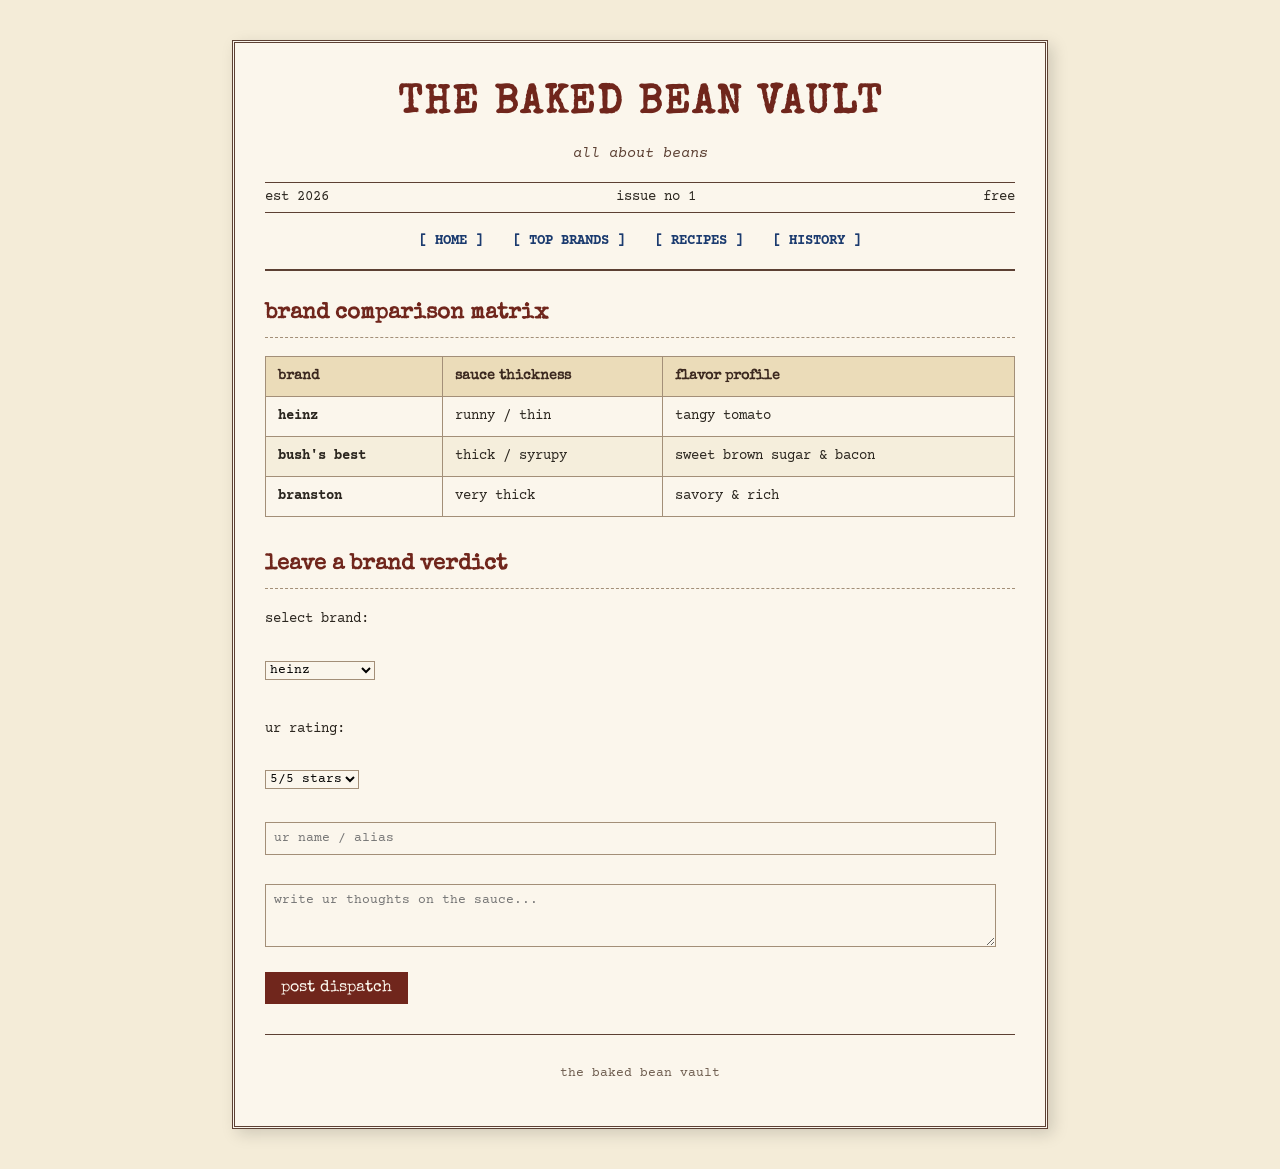
==== brands.html @ 0f530893 "Create brands.html" ====
<!DOCTYPE html>
<html>
<head>
    <title>brands - the baked bean vault</title>
    <link rel=stylesheet href=style.css>
</head>
 <body>

    <div class="wrapper" >
        
        <header>
            <h1>the baked bean vault</h1>
          <p class="tagline">all about beans</p>
            <div class="date-bar">
                <span>est 2026</span>
              <span>issue no 1</span>
               <span>free</span>
            </div>
            <nav>
 <a href="index.html">[ home ]</a>
                <a href="brands.html">[ top brands ]</a>
     <a href="recipes.html">[ recipes ]</a>
                <a href=history.html>[ history ]</a>
            </nav>
        </header>

        <main>
            <h2>brand comparison matrix</h2>

            <table>
                <thead>
                    <tr>
                        <th>brand</th>
                        <th>sauce thickness</th>
                        <th>flavor profile</th>
                    </tr>
                </thead>
                <tbody>
                    <tr>
                        <td><b>heinz</b></td>
                        <td>runny / thin</td>
                        <td>tangy tomato</td>
                    </tr>
                    <tr>
                        <td><b>bush's best</b></td>
                        <td>thick / syrupy</td>
                        <td>sweet brown sugar & bacon</td>
                    </tr>
                    <tr>
                        <td><b>branston</b></td>
                        <td>very thick</td>
                        <td>savory & rich</td>
                    </tr>
                </tbody>
            </table>

            <section id=review-section style="margin-top: 30px;">
                <h2>leave a brand verdict</h2>
                
                <label>select brand:</label><br>
                <select id="brand-select" style="background:#fbf6ec; border:1px solid #a38f78; font-family:'Courier Prime', monospace;">
                    <option value="heinz">heinz</option>
                    <option value="bushs">bush's best</option>
                    <option value="branston">branston</option>
                </select><br><br>

                <label>ur rating:</label><br>
                <select id="star-select" style="background:#fbf6ec; border:1px solid #a38f78; font-family:'Courier Prime', monospace;">
                    <option value="⭐⭐⭐⭐⭐">5/5 stars</option>
                    <option value="⭐⭐⭐⭐">4/5 stars</option>
                    <option value="⭐⭐⭐">3/5 stars</option>
                    <option value="⭐⭐">2/5 stars</option>
                    <option value="⭐">1/5 star</option>
                </select><br><br>

                <input type=text id="reviewer-name" placeholder="ur name / alias"><br><br>
                <textarea id="review-text" rows=3 placeholder="write ur thoughts on the sauce..."></textarea><br>
                <button type=button onclick="addReview()">post dispatch</button>

                <div id="review-wall" style="margin-top: 20px;">
                </div>
            </section>
        </main>

        <footer>
            <p>the baked bean vault</p>
        </footer>

    </div>

    <script src=js/script.js></script>
</body>
</html>
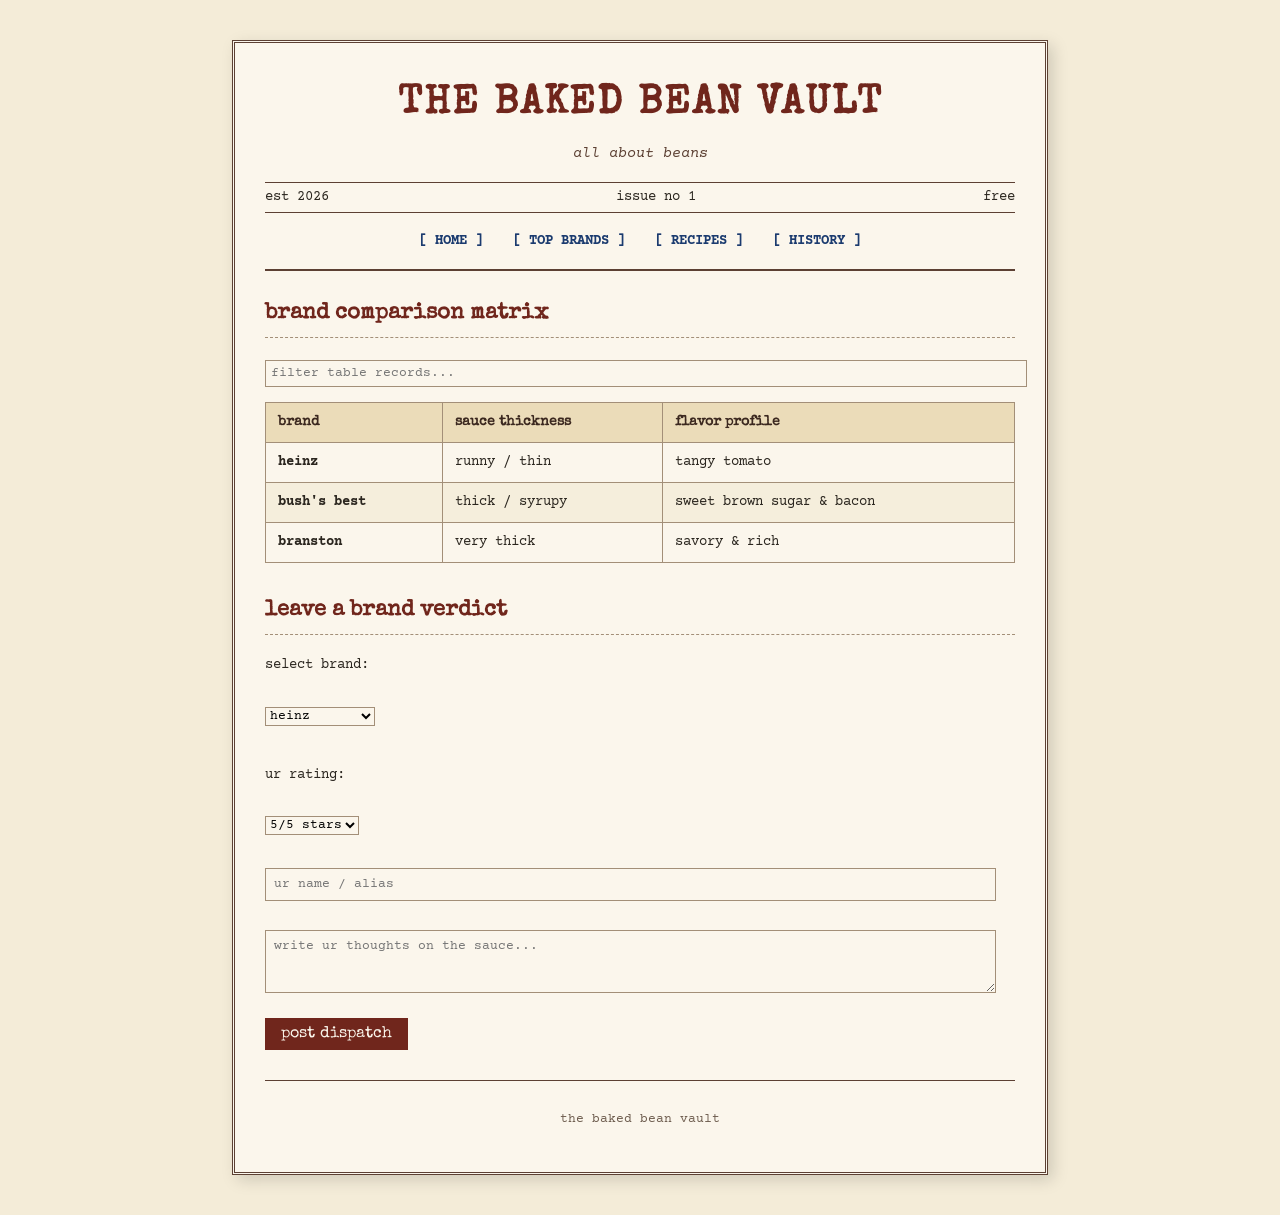
==== commit c73d9c6d: "Update brands.html" ====
--- a/brands.html
+++ b/brands.html
@@ -6,26 +6,30 @@
 </head>
  <body>
 
-    <div class="wrapper" >
+    <div class="wrapper">
         
         <header>
             <h1>the baked bean vault</h1>
-          <p class="tagline">all about beans</p>
+            <p class="tagline">all about beans</p>
             <div class="date-bar">
                 <span>est 2026</span>
-              <span>issue no 1</span>
-               <span>free</span>
+                <span>issue no 1</span>
+                <span>free</span>
             </div>
             <nav>
- <a href="index.html">[ home ]</a>
+                <a href="index.html">[ home ]</a>
                 <a href="brands.html">[ top brands ]</a>
-     <a href="recipes.html">[ recipes ]</a>
+                <a href="recipes.html">[ recipes ]</a>
                 <a href=history.html>[ history ]</a>
             </nav>
         </header>
 
         <main>
             <h2>brand comparison matrix</h2>
+
+            <div style="margin-bottom: 15px;">
+                <input type=text id="search-input" placeholder="filter table records..." style="background:#fbf6ec; border:1px solid #a38f78; font-family:'Courier Prime', monospace; width: 100%; padding: 5px;">
+            </div>
 
             <table>
                 <thead>
@@ -88,6 +92,6 @@
 
     </div>
 
-    <script src=js/script.js></script>
+    <script src="js/script.js"></script>
 </body>
 </html>
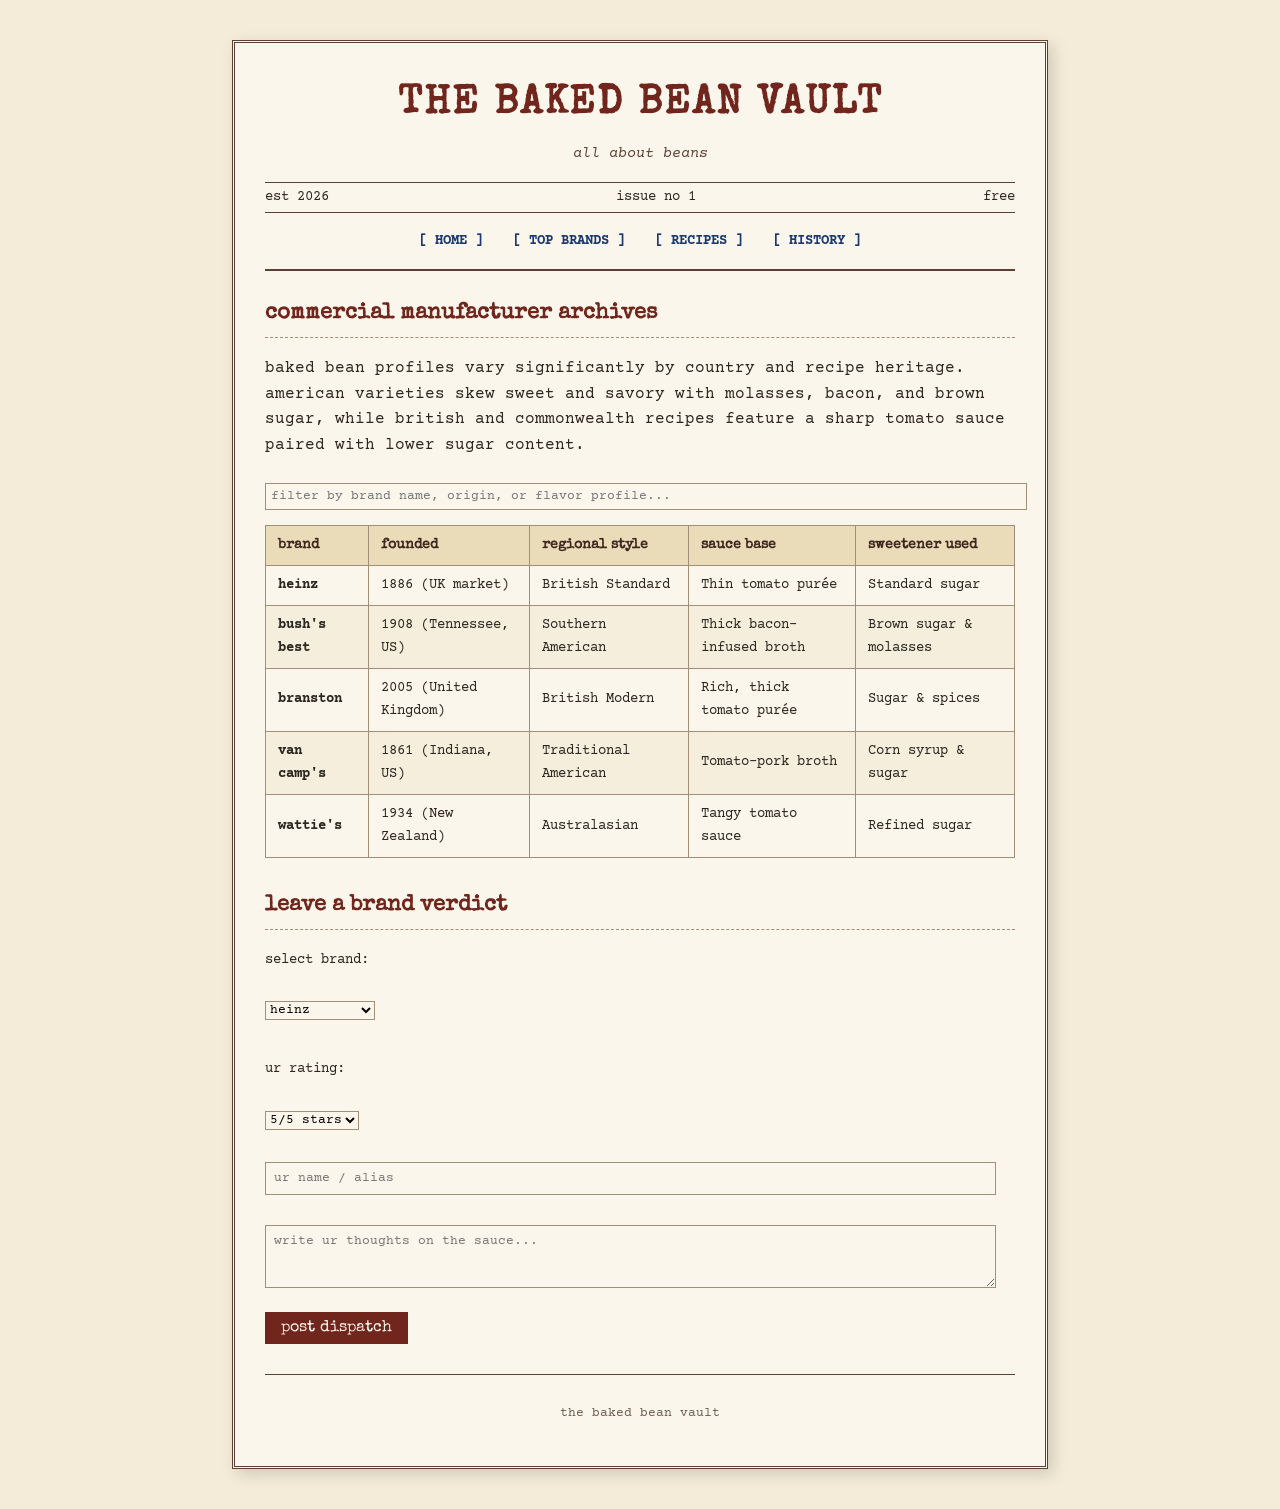
==== commit a171a5ce: "Update brands.html" ====
--- a/brands.html
+++ b/brands.html
@@ -25,35 +25,58 @@
         </header>
 
         <main>
-            <h2>brand comparison matrix</h2>
+            <h2>commercial manufacturer archives</h2>
+            <p>baked bean profiles vary significantly by country and recipe heritage. american varieties skew sweet and savory with molasses, bacon, and brown sugar, while british and commonwealth recipes feature a sharp tomato sauce paired with lower sugar content.</p>
 
-            <div style="margin-bottom: 15px;">
-                <input type=text id="search-input" placeholder="filter table records..." style="background:#fbf6ec; border:1px solid #a38f78; font-family:'Courier Prime', monospace; width: 100%; padding: 5px;">
+            <div style="margin-bottom: 15px; margin-top: 20px;">
+                <input type=text id="search-input" placeholder="filter by brand name, origin, or flavor profile..." style="background:#fbf6ec; border:1px solid #a38f78; font-family:'Courier Prime', monospace; width: 100%; padding: 5px;">
             </div>
 
             <table>
                 <thead>
                     <tr>
                         <th>brand</th>
-                        <th>sauce thickness</th>
-                        <th>flavor profile</th>
+                        <th>founded</th>
+                        <th>regional style</th>
+                        <th>sauce base</th>
+                        <th>sweetener used</th>
                     </tr>
                 </thead>
                 <tbody>
                     <tr>
                         <td><b>heinz</b></td>
-                        <td>runny / thin</td>
-                        <td>tangy tomato</td>
+                        <td>1886 (UK market)</td>
+                        <td>British Standard</td>
+                        <td>Thin tomato purée</td>
+                        <td>Standard sugar</td>
                     </tr>
                     <tr>
                         <td><b>bush's best</b></td>
-                        <td>thick / syrupy</td>
-                        <td>sweet brown sugar & bacon</td>
+                        <td>1908 (Tennessee, US)</td>
+                        <td>Southern American</td>
+                        <td>Thick bacon-infused broth</td>
+                        <td>Brown sugar & molasses</td>
                     </tr>
                     <tr>
                         <td><b>branston</b></td>
-                        <td>very thick</td>
-                        <td>savory & rich</td>
+                        <td>2005 (United Kingdom)</td>
+                        <td>British Modern</td>
+                        <td>Rich, thick tomato purée</td>
+                        <td>Sugar & spices</td>
+                    </tr>
+                    <tr>
+                        <td><b>van camp's</b></td>
+                        <td>1861 (Indiana, US)</td>
+                        <td>Traditional American</td>
+                        <td>Tomato-pork broth</td>
+                        <td>Corn syrup & sugar</td>
+                    </tr>
+                    <tr>
+                        <td><b>wattie's</b></td>
+                        <td>1934 (New Zealand)</td>
+                        <td>Australasian</td>
+                        <td>Tangy tomato sauce</td>
+                        <td>Refined sugar</td>
                     </tr>
                 </tbody>
             </table>
@@ -66,6 +89,8 @@
                     <option value="heinz">heinz</option>
                     <option value="bushs">bush's best</option>
                     <option value="branston">branston</option>
+                    <option value="vancamps">van camp's</option>
+                    <option value="watties">wattie's</option>
                 </select><br><br>
 
                 <label>ur rating:</label><br>
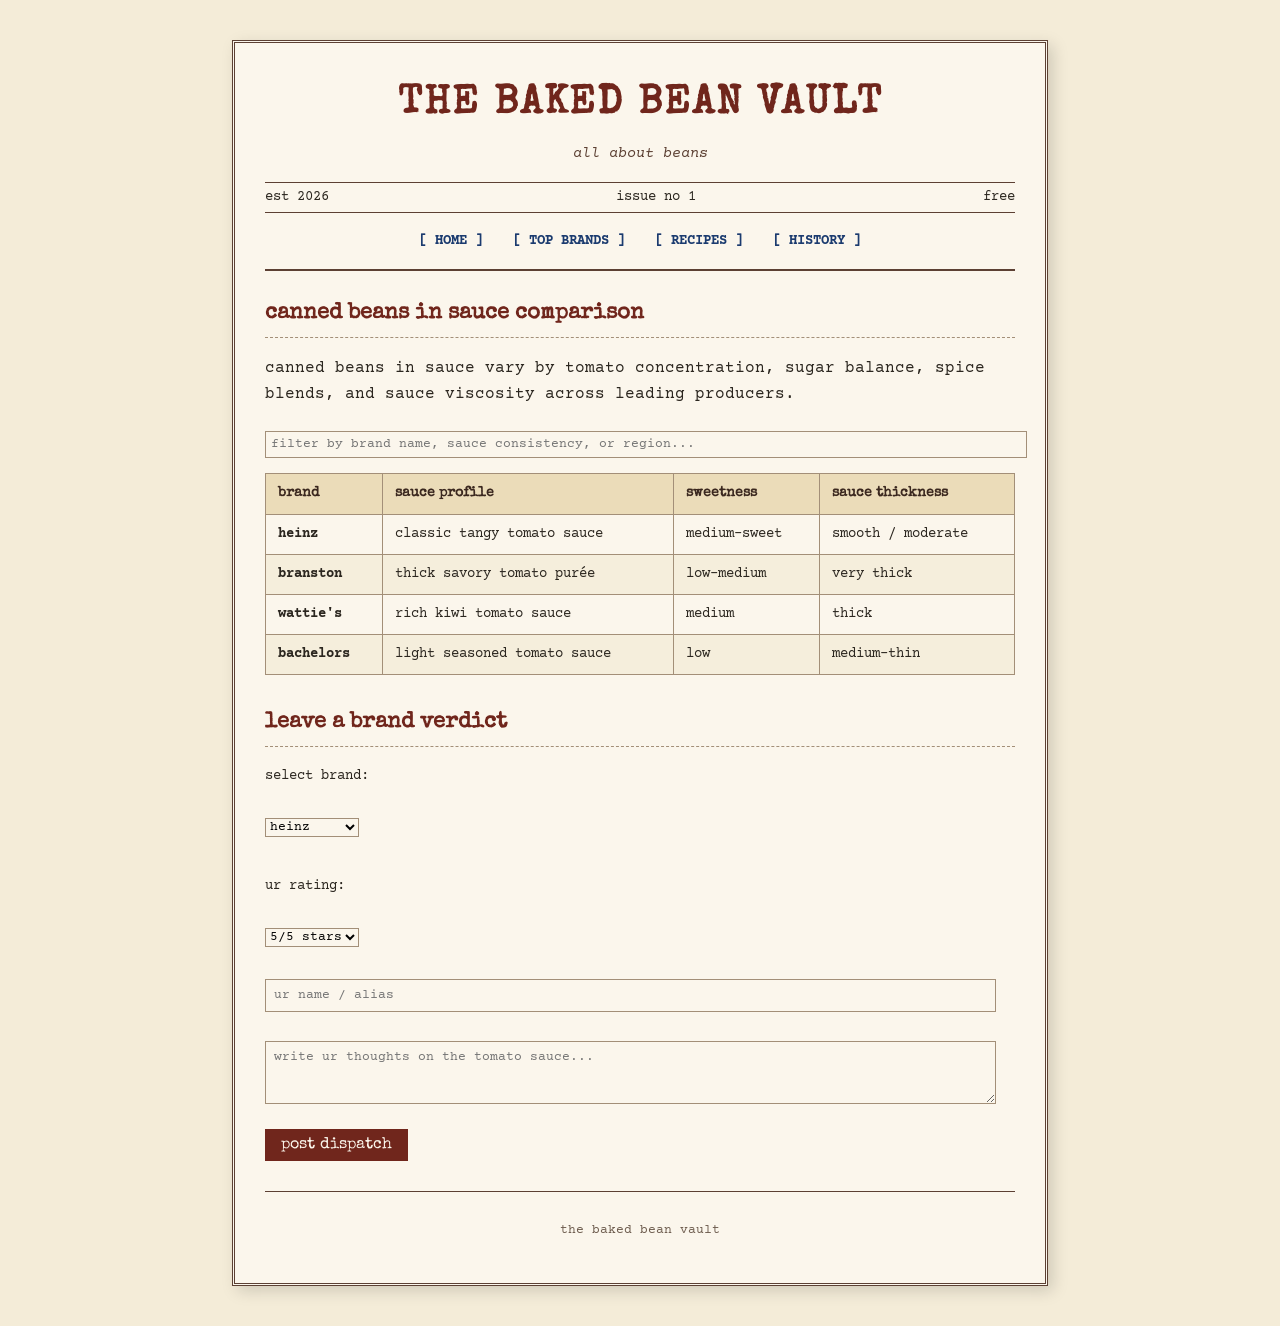
==== commit 6f2fa1b0: "Update brands.html" ====
--- a/brands.html
+++ b/brands.html
@@ -25,58 +25,46 @@
         </header>
 
         <main>
-            <h2>commercial manufacturer archives</h2>
-            <p>baked bean profiles vary significantly by country and recipe heritage. american varieties skew sweet and savory with molasses, bacon, and brown sugar, while british and commonwealth recipes feature a sharp tomato sauce paired with lower sugar content.</p>
+            <h2>canned beans in sauce comparison</h2>
+            <p>canned beans in sauce vary by tomato concentration, sugar balance, spice blends, and sauce viscosity across leading producers.</p>
 
             <div style="margin-bottom: 15px; margin-top: 20px;">
-                <input type=text id="search-input" placeholder="filter by brand name, origin, or flavor profile..." style="background:#fbf6ec; border:1px solid #a38f78; font-family:'Courier Prime', monospace; width: 100%; padding: 5px;">
+                <input type=text id="search-input" placeholder="filter by brand name, sauce consistency, or region..." style="background:#fbf6ec; border:1px solid #a38f78; font-family:'Courier Prime', monospace; width: 100%; padding: 5px;">
             </div>
 
             <table>
                 <thead>
                     <tr>
                         <th>brand</th>
-                        <th>founded</th>
-                        <th>regional style</th>
-                        <th>sauce base</th>
-                        <th>sweetener used</th>
+                        <th>sauce profile</th>
+                        <th>sweetness</th>
+                        <th>sauce thickness</th>
                     </tr>
                 </thead>
                 <tbody>
                     <tr>
                         <td><b>heinz</b></td>
-                        <td>1886 (UK market)</td>
-                        <td>British Standard</td>
-                        <td>Thin tomato purée</td>
-                        <td>Standard sugar</td>
-                    </tr>
-                    <tr>
-                        <td><b>bush's best</b></td>
-                        <td>1908 (Tennessee, US)</td>
-                        <td>Southern American</td>
-                        <td>Thick bacon-infused broth</td>
-                        <td>Brown sugar & molasses</td>
+                        <td>classic tangy tomato sauce</td>
+                        <td>medium-sweet</td>
+                        <td>smooth / moderate</td>
                     </tr>
                     <tr>
                         <td><b>branston</b></td>
-                        <td>2005 (United Kingdom)</td>
-                        <td>British Modern</td>
-                        <td>Rich, thick tomato purée</td>
-                        <td>Sugar & spices</td>
-                    </tr>
-                    <tr>
-                        <td><b>van camp's</b></td>
-                        <td>1861 (Indiana, US)</td>
-                        <td>Traditional American</td>
-                        <td>Tomato-pork broth</td>
-                        <td>Corn syrup & sugar</td>
+                        <td>thick savory tomato purée</td>
+                        <td>low-medium</td>
+                        <td>very thick</td>
                     </tr>
                     <tr>
                         <td><b>wattie's</b></td>
-                        <td>1934 (New Zealand)</td>
-                        <td>Australasian</td>
-                        <td>Tangy tomato sauce</td>
-                        <td>Refined sugar</td>
+                        <td>rich kiwi tomato sauce</td>
+                        <td>medium</td>
+                        <td>thick</td>
+                    </tr>
+                    <tr>
+                        <td><b>bachelors</b></td>
+                        <td>light seasoned tomato sauce</td>
+                        <td>low</td>
+                        <td>medium-thin</td>
                     </tr>
                 </tbody>
             </table>
@@ -87,10 +75,9 @@
                 <label>select brand:</label><br>
                 <select id="brand-select" style="background:#fbf6ec; border:1px solid #a38f78; font-family:'Courier Prime', monospace;">
                     <option value="heinz">heinz</option>
-                    <option value="bushs">bush's best</option>
                     <option value="branston">branston</option>
-                    <option value="vancamps">van camp's</option>
                     <option value="watties">wattie's</option>
+                    <option value="bachelors">bachelors</option>
                 </select><br><br>
 
                 <label>ur rating:</label><br>
@@ -103,7 +90,7 @@
                 </select><br><br>
 
                 <input type=text id="reviewer-name" placeholder="ur name / alias"><br><br>
-                <textarea id="review-text" rows=3 placeholder="write ur thoughts on the sauce..."></textarea><br>
+                <textarea id="review-text" rows=3 placeholder="write ur thoughts on the tomato sauce..."></textarea><br>
                 <button type=button onclick="addReview()">post dispatch</button>
 
                 <div id="review-wall" style="margin-top: 20px;">
